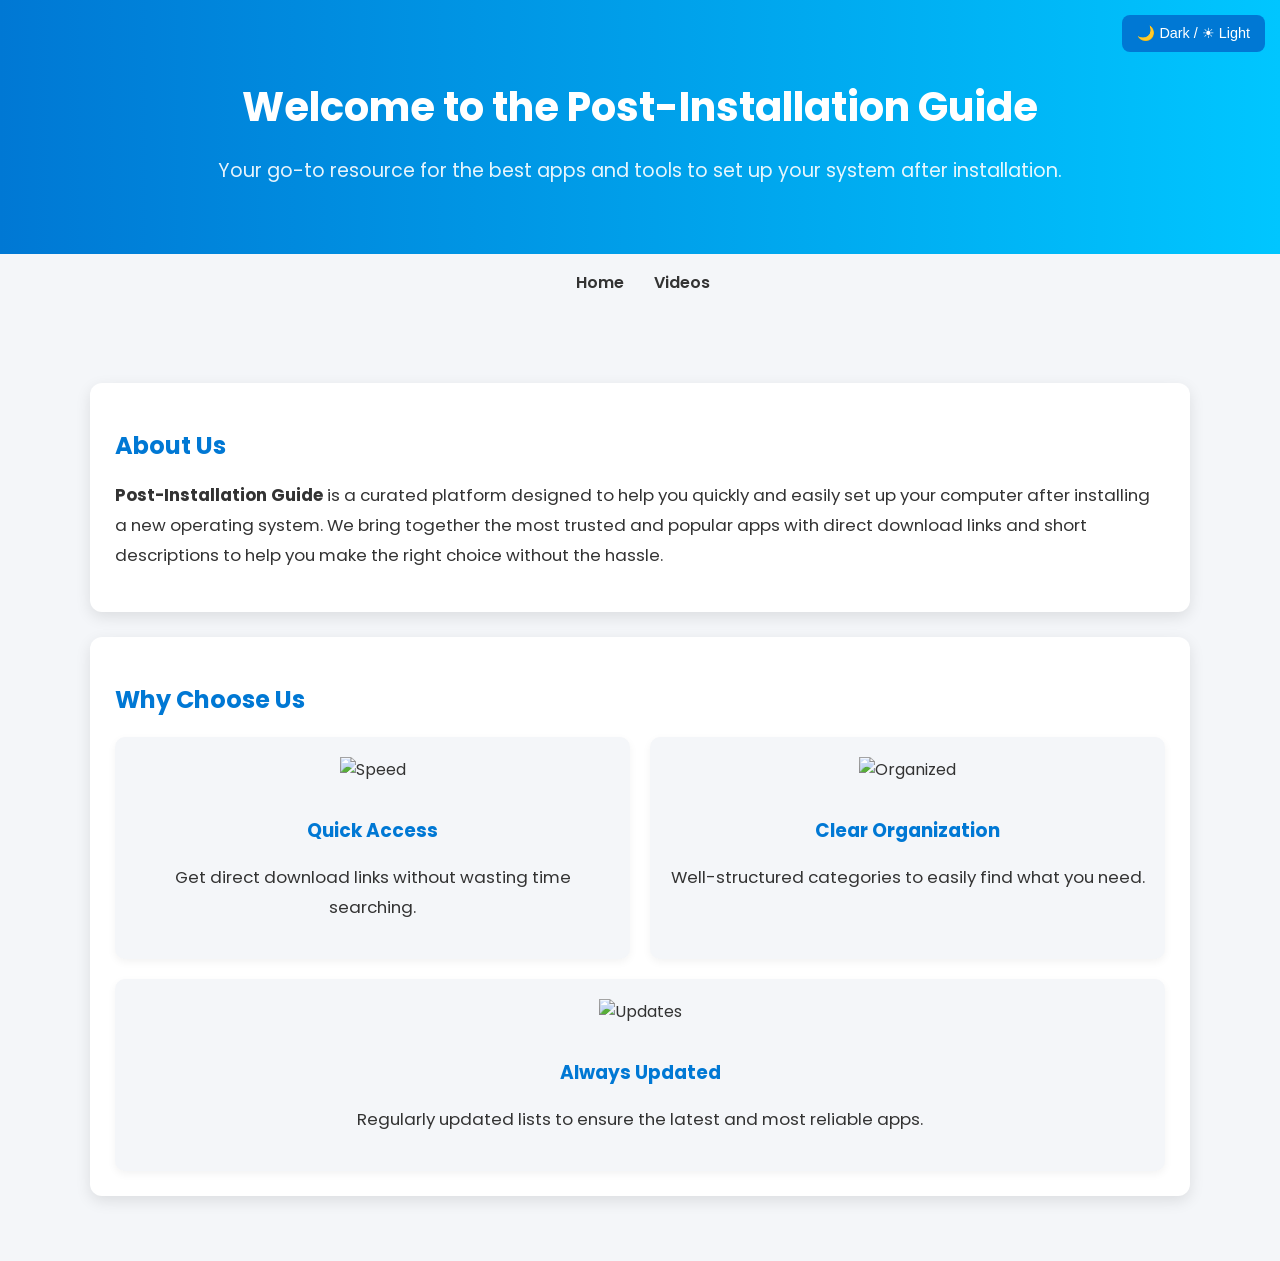
==== about.html.html @ 46546a28 "Add files via upload" ====
<!DOCTYPE html>
<html lang="en">

<head>
    <meta charset="UTF-8">
    <meta name="viewport" content="width=device-width, initial-scale=1.0">
    <meta name="description"
        content="Learn more about the Post-Installation Guide — your one-stop destination for the best apps and tools to set up your system after installation.">
    <title>About Us - Post-Installation Guide</title>
    <link href="https://fonts.googleapis.com/css2?family=Poppins:wght@400;600;700&display=swap" rel="stylesheet">
    <style>
        :root {
            --bg-color: #f4f6f9;
            --text-color: #333;
            --card-bg: #fff;
            --primary-color: #0078d4;
        }

        body.dark {
            --bg-color: #1e1e1e;
            --text-color: #ddd;
            --card-bg: #2b2b2b;
            --primary-color: #00a6ff;
        }

        body {
            font-family: 'Poppins', sans-serif;
            margin: 0;
            background-color: var(--bg-color);
            color: var(--text-color);
            transition: background 0.3s, color 0.3s;
        }

        .toggle-theme {
            position: fixed;
            top: 15px;
            right: 15px;
            background: var(--primary-color);
            color: #fff;
            border: none;
            padding: 10px 15px;
            border-radius: 8px;
            cursor: pointer;
            font-size: 0.9rem;
        }

        .hero {
            background: linear-gradient(to right, var(--primary-color), #00c6ff);
            color: white;
            text-align: center;
            padding: 50px 20px;
        }

        .hero h1 {
            font-size: 2.5rem;
            margin-bottom: 15px;
        }

        .hero p {
            font-size: 1.2rem;
            opacity: 0.9;
        }

        .container {
            max-width: 1100px;
            margin: auto;
            padding: 40px 20px;
        }

        .section {
            background: var(--card-bg);
            padding: 25px;
            border-radius: 12px;
            box-shadow: 0 5px 15px rgba(0, 0, 0, 0.1);
            margin-bottom: 25px;
            transition: background 0.3s, color 0.3s;
        }

        .section h2 {
            color: var(--primary-color);
            margin-bottom: 15px;
        }

        .section p {
            font-size: 1.05rem;
            line-height: 1.8;
        }

        .features {
            display: flex;
            gap: 20px;
            flex-wrap: wrap;
            margin-top: 20px;
        }

        .feature {
            flex: 1 1 calc(33% - 20px);
            background: var(--bg-color);
            padding: 20px;
            border-radius: 10px;
            text-align: center;
            box-shadow: 0 3px 8px rgba(0, 0, 0, 0.05);
            transition: background 0.3s, color 0.3s;
        }

        .feature img {
            width: 60px;
            margin-bottom: 15px;
        }

        .feature h3 {
            margin-bottom: 10px;
            color: var(--primary-color);
        }

        /* Navigation bar */
        .nav-bar {
            display: flex;
            justify-content: center;
            gap: 1.5rem;
            padding: 1rem;
            background: var(--card);
            box-shadow: var(--shadow);
            border-bottom: 1px solid var(--border);
            margin-bottom: 2rem;
        }

        .nav-link {
            font-weight: 600;
            text-decoration: none;
            color: var(--primary);
            display: flex;
            align-items: center;
            gap: 6px;
        }

        .nav-link:hover {
            color: var(--primary-dark);
        }

        .app-banner {
            background-color: var(--primary-color);
            color: white;
            padding: 12px 20px;
            font-size: 1rem;
            border-radius: 8px;
            margin: 10px 0;
            box-shadow: var(--box-shadow);
        }
    </style>
</head>

<body>

    <!-- Dark Mode Button -->
    <button class="toggle-theme" onclick="document.body.classList.toggle('dark')">
        🌙 Dark / ☀ Light
    </button>

    <!-- Hero Banner -->
    <div class="hero">
        <h1>Welcome to the Post-Installation Guide</h1>
        <p>Your go-to resource for the best apps and tools to set up your system after installation.</p>
    </div>


    <nav class="nav-bar">
        <a href="index.html" class="nav-link"><i class="fas fa-home"></i> Home</a>
        <a href="videos.html" class="nav-link"><i class="fas fa-video"></i> Videos</a>
    </nav>


    <!-- Content -->
    <div class="container">

        <div class="section">
            <h2>About Us</h2>
            <p>
                <strong>Post-Installation Guide</strong> is a curated platform designed to help you quickly and easily
                set up your computer after installing a new operating system.
                We bring together the most trusted and popular apps with direct download links and short descriptions to
                help you make the right choice without the hassle.
            </p>
        </div>

        <div class="section">
            <h2>Why Choose Us</h2>
            <div class="features">
                <div class="feature">
                    <img src="https://cdn-icons-png.flaticon.com/512/1041/1041916.png" alt="Speed">
                    <h3>Quick Access</h3>
                    <p>Get direct download links without wasting time searching.</p>
                </div>
                <div class="feature">
                    <img src="https://cdn-icons-png.flaticon.com/512/1828/1828640.png" alt="Organized">
                    <h3>Clear Organization</h3>
                    <p>Well-structured categories to easily find what you need.</p>
                </div>
                <div class="feature">
                    <img src="https://cdn-icons-png.flaticon.com/512/2920/2920340.png" alt="Updates">
                    <h3>Always Updated</h3>
                    <p>Regularly updated lists to ensure the latest and most reliable apps.</p>
                </div>
            </div>
        </div>

    </div>

</body>

</html>
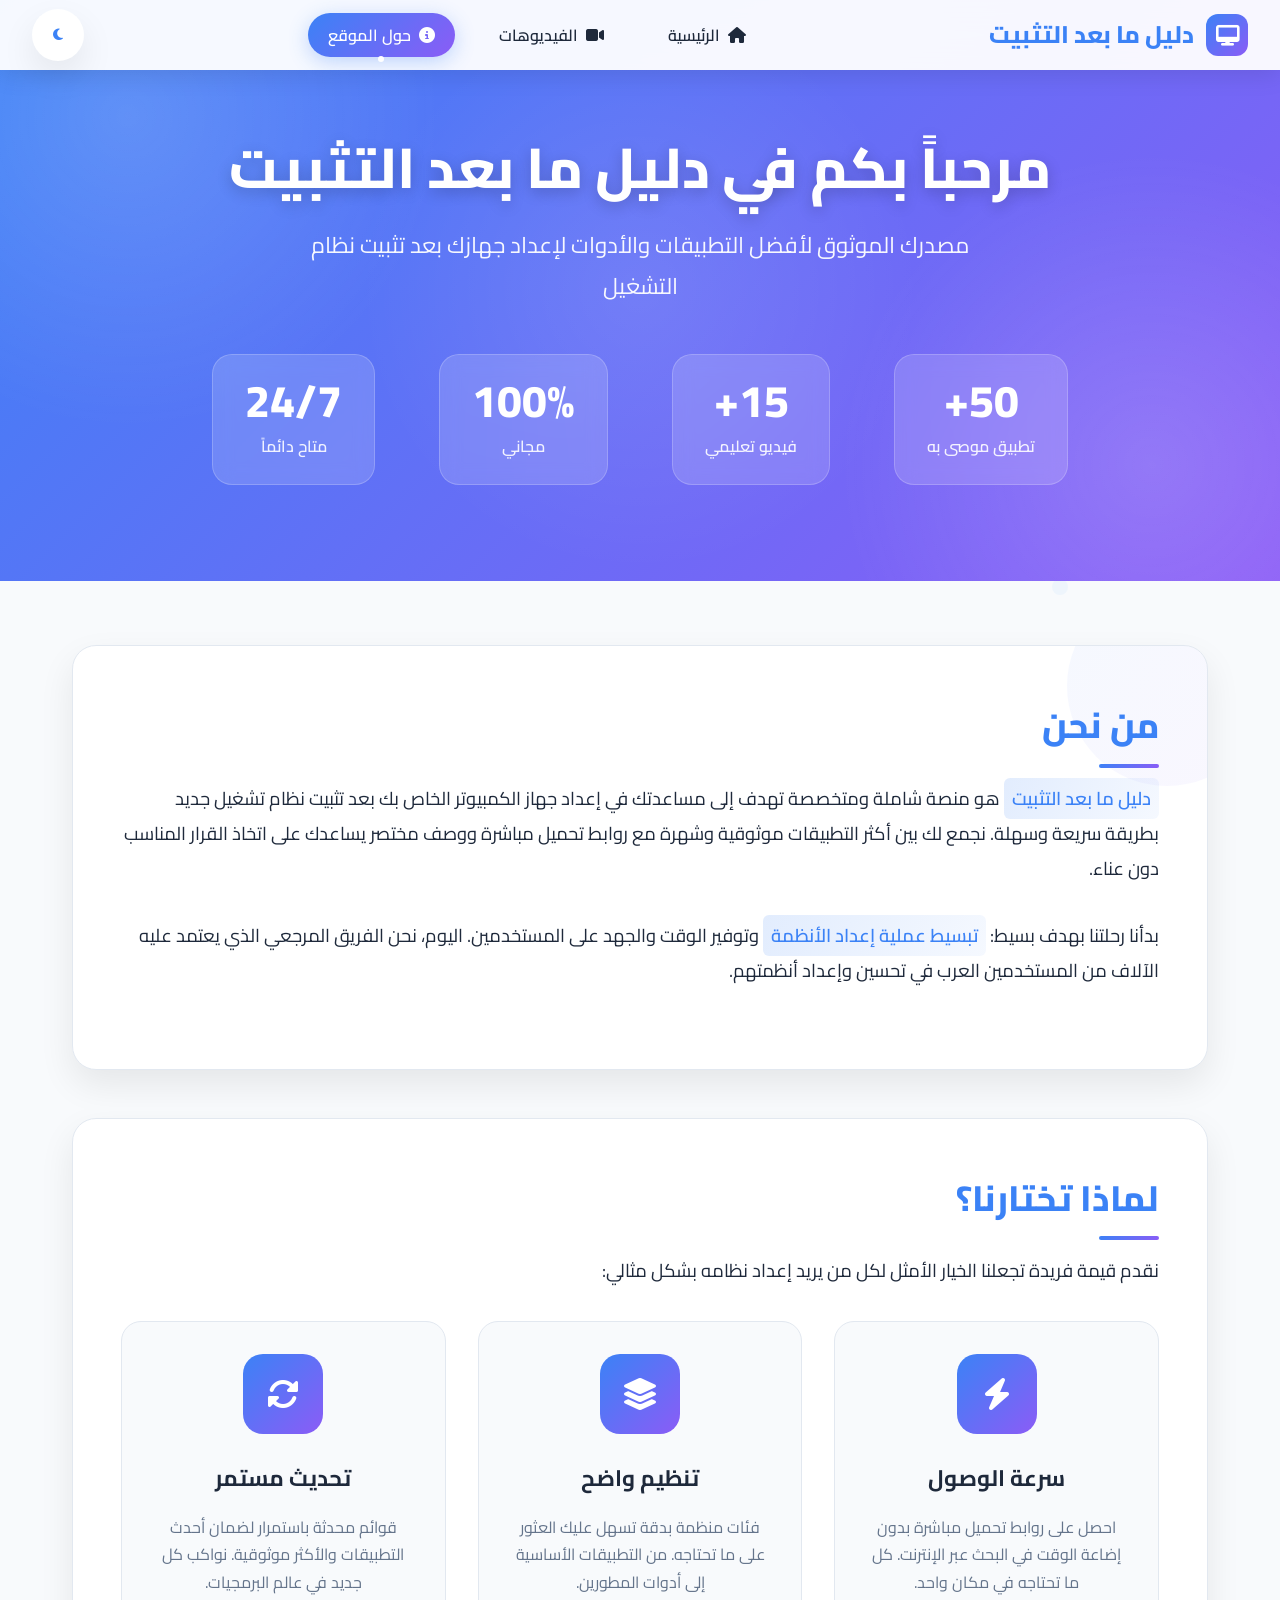
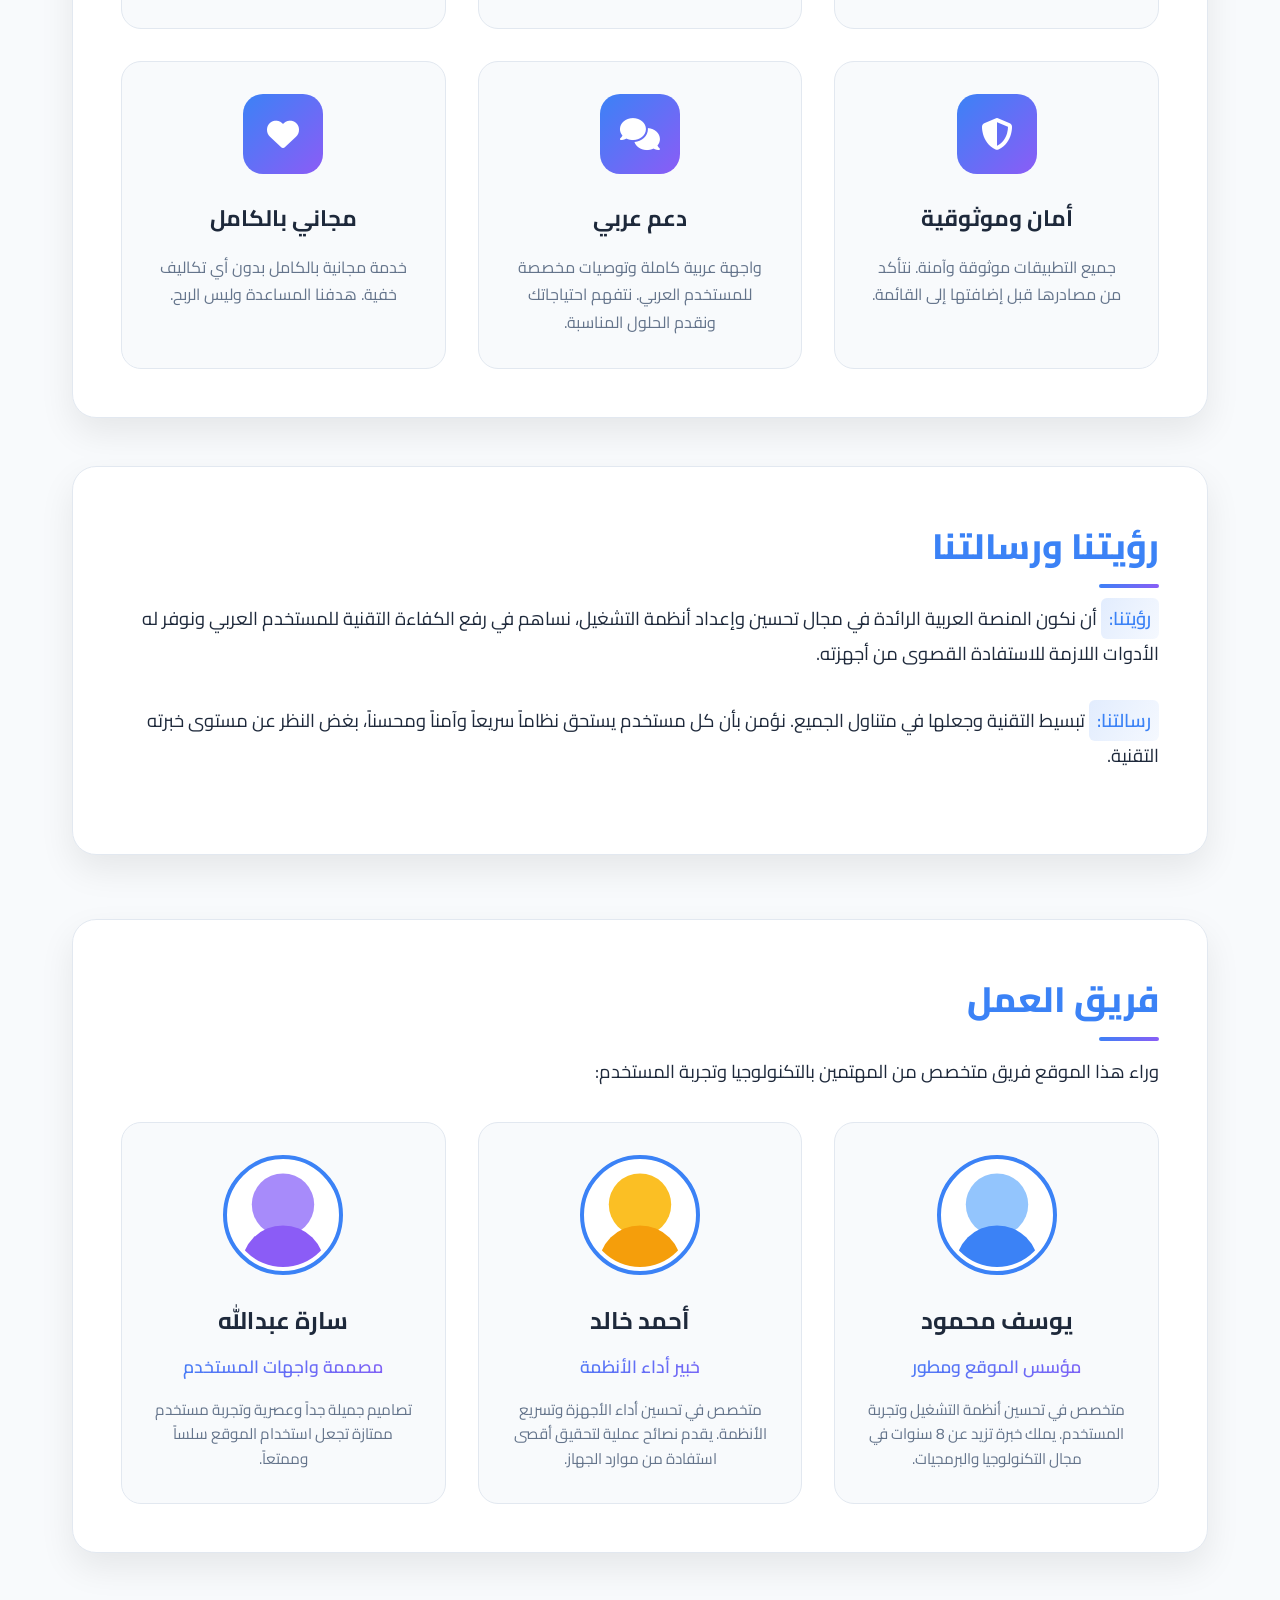
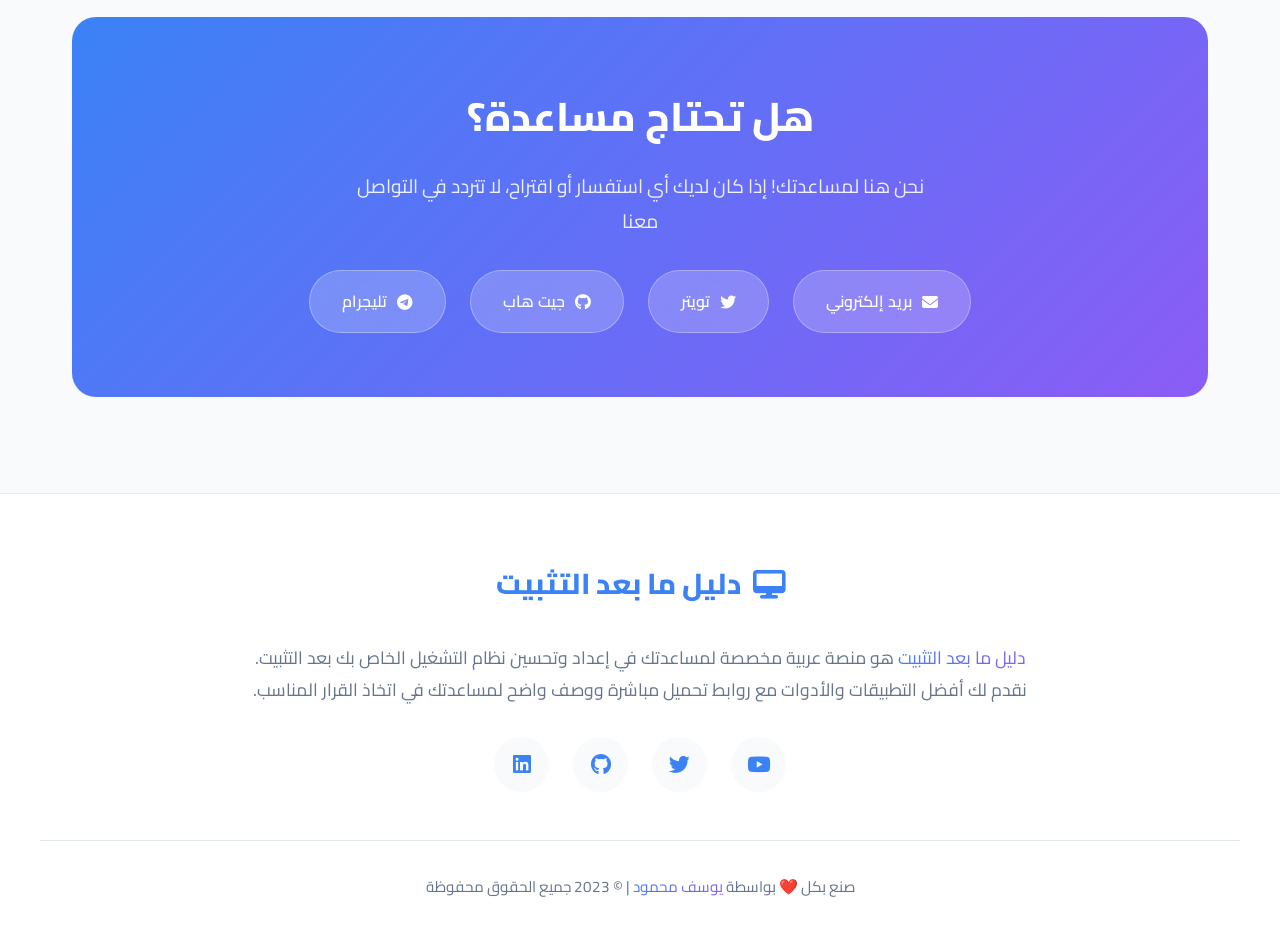
==== commit 2e366105: "Update about.html.html" ====
--- a/about.html.html
+++ b/about.html.html
@@ -1,211 +1,1093 @@
 <!DOCTYPE html>
-<html lang="en">
+<html lang="ar" dir="rtl">
 
 <head>
     <meta charset="UTF-8">
     <meta name="viewport" content="width=device-width, initial-scale=1.0">
     <meta name="description"
-        content="Learn more about the Post-Installation Guide — your one-stop destination for the best apps and tools to set up your system after installation.">
-    <title>About Us - Post-Installation Guide</title>
-    <link href="https://fonts.googleapis.com/css2?family=Poppins:wght@400;600;700&display=swap" rel="stylesheet">
+        content="تعرف على دليل ما بعد التثبيت - وجهتك الشاملة لأفضل التطبيقات والأدوات لإعداد نظامك بعد التثبيت.">
+    <title>حول الموقع - دليل ما بعد التثبيت</title>
+    <link rel="stylesheet" href="https://cdnjs.cloudflare.com/ajax/libs/font-awesome/6.4.0/css/all.min.css">
+    <link href="https://fonts.googleapis.com/css2?family=Cairo:wght@300;400;500;600;700;800&family=Tajawal:wght@300;400;500;700&display=swap" rel="stylesheet">
     <style>
         :root {
-            --bg-color: #f4f6f9;
-            --text-color: #333;
-            --card-bg: #fff;
-            --primary-color: #0078d4;
-        }
-
-        body.dark {
-            --bg-color: #1e1e1e;
-            --text-color: #ddd;
-            --card-bg: #2b2b2b;
-            --primary-color: #00a6ff;
+            --bg: #f8fafc;
+            --card: #ffffff;
+            --text: #1e293b;
+            --text-light: #64748b;
+            --primary: #3b82f6;
+            --primary-dark: #2563eb;
+            --primary-light: #93c5fd;
+            --secondary: #8b5cf6;
+            --accent: #ec4899;
+            --success: #10b981;
+            --warning: #f59e0b;
+            --border: #e2e8f0;
+            --radius: 24px;
+            --shadow: 0 15px 35px rgba(0, 0, 0, 0.08);
+            --shadow-hover: 0 25px 50px rgba(0, 0, 0, 0.12);
+            --gradient-primary: linear-gradient(135deg, var(--primary), var(--secondary));
+            --gradient-accent: linear-gradient(135deg, var(--accent), var(--warning));
+            --transition: all 0.5s cubic-bezier(0.175, 0.885, 0.32, 1.1);
+            --header-height: 70px;
+        }
+
+        body.dark-mode {
+            --bg: #0f172a;
+            --card: #1e293b;
+            --text: #f1f5f9;
+            --text-light: #94a3b8;
+            --primary: #60a5fa;
+            --primary-dark: #3b82f6;
+            --border: #334155;
+            --shadow: 0 15px 35px rgba(0, 0, 0, 0.25);
+            --shadow-hover: 0 25px 50px rgba(0, 0, 0, 0.35);
+        }
+
+        * {
+            margin: 0;
+            padding: 0;
+            box-sizing: border-box;
         }
 
         body {
-            font-family: 'Poppins', sans-serif;
-            margin: 0;
-            background-color: var(--bg-color);
-            color: var(--text-color);
-            transition: background 0.3s, color 0.3s;
-        }
-
-        .toggle-theme {
+            font-family: 'Cairo', 'Tajawal', sans-serif;
+            background: var(--bg);
+            color: var(--text);
+            line-height: 1.8;
+            transition: var(--transition);
+            direction: rtl;
+            overflow-x: hidden;
+            min-height: 100vh;
+        }
+
+        /* شريط التنقل */
+        .navbar {
             position: fixed;
-            top: 15px;
-            right: 15px;
-            background: var(--primary-color);
-            color: #fff;
+            top: 0;
+            width: 100%;
+            background: rgba(255, 255, 255, 0.95);
+            backdrop-filter: blur(15px);
+            z-index: 1000;
+            box-shadow: 0 5px 25px rgba(0, 0, 0, 0.1);
+            transition: var(--transition);
+            height: var(--header-height);
+            padding: 0 2rem;
+        }
+
+        .dark-mode .navbar {
+            background: rgba(30, 41, 59, 0.95);
+        }
+
+        .nav-container {
+            display: flex;
+            justify-content: space-between;
+            align-items: center;
+            max-width: 1400px;
+            margin: 0 auto;
+            height: 100%;
+        }
+
+        .logo {
+            display: flex;
+            align-items: center;
+            gap: 12px;
+            font-size: 1.5rem;
+            font-weight: 800;
+            color: var(--primary);
+            text-decoration: none;
+        }
+
+        .logo-icon {
+            width: 42px;
+            height: 42px;
+            background: var(--gradient-primary);
+            border-radius: 12px;
+            display: flex;
+            align-items: center;
+            justify-content: center;
+            color: white;
+            font-size: 1.3rem;
+            animation: pulse 2.5s infinite;
+        }
+
+        @keyframes pulse {
+            0%, 100% { transform: scale(1); }
+            50% { transform: scale(1.05); }
+        }
+
+        .nav-links {
+            display: flex;
+            gap: 1.5rem;
+            align-items: center;
+        }
+
+        .nav-link {
+            color: var(--text);
+            text-decoration: none;
+            font-weight: 600;
+            padding: 8px 20px;
+            border-radius: 50px;
+            transition: var(--transition);
+            position: relative;
+            display: flex;
+            align-items: center;
+            gap: 8px;
+        }
+
+        .nav-link:hover {
+            color: var(--primary);
+            background: rgba(59, 130, 246, 0.1);
+        }
+
+        .nav-link.active {
+            color: white;
+            background: var(--gradient-primary);
+            box-shadow: 0 5px 20px rgba(59, 130, 246, 0.3);
+        }
+
+        .nav-link.active::after {
+            content: '';
+            position: absolute;
+            bottom: -5px;
+            right: 50%;
+            transform: translateX(50%);
+            width: 6px;
+            height: 6px;
+            background: white;
+            border-radius: 50%;
+        }
+
+        .theme-toggle {
+            background: var(--card);
             border: none;
-            padding: 10px 15px;
-            border-radius: 8px;
+            width: 52px;
+            height: 52px;
+            border-radius: 50%;
+            display: flex;
+            align-items: center;
+            justify-content: center;
             cursor: pointer;
-            font-size: 0.9rem;
-        }
-
-        .hero {
-            background: linear-gradient(to right, var(--primary-color), #00c6ff);
+            color: var(--primary);
+            box-shadow: var(--shadow);
+            transition: var(--transition);
+        }
+
+        .theme-toggle:hover {
+            transform: rotate(20deg) scale(1.1);
+            box-shadow: var(--shadow-hover);
+        }
+
+        /* الهيدر الرئيسي */
+        .hero-section {
+            padding: calc(var(--header-height) + 4rem) 2rem 6rem;
+            text-align: center;
+            background: var(--gradient-primary);
             color: white;
+            position: relative;
+            overflow: hidden;
+            margin-bottom: 4rem;
+        }
+
+        .hero-bg {
+            position: absolute;
+            top: 0;
+            right: 0;
+            width: 100%;
+            height: 100%;
+            background-image: 
+                radial-gradient(circle at 10% 20%, rgba(255, 255, 255, 0.15) 0%, transparent 25%),
+                radial-gradient(circle at 90% 80%, rgba(255, 255, 255, 0.15) 0%, transparent 25%),
+                radial-gradient(circle at 50% 50%, rgba(255, 255, 255, 0.1) 0%, transparent 40%);
+            z-index: 0;
+        }
+
+        .hero-content {
+            position: relative;
+            z-index: 1;
+            max-width: 900px;
+            margin: 0 auto;
+        }
+
+        .hero-title {
+            font-size: 3.5rem;
+            font-weight: 800;
+            margin-bottom: 1.5rem;
+            line-height: 1.2;
+            text-shadow: 0 4px 15px rgba(0, 0, 0, 0.2);
+            animation: slideDown 1s ease-out;
+        }
+
+        @keyframes slideDown {
+            from {
+                opacity: 0;
+                transform: translateY(-40px);
+            }
+            to {
+                opacity: 1;
+                transform: translateY(0);
+            }
+        }
+
+        .hero-subtitle {
+            font-size: 1.4rem;
+            opacity: 0.95;
+            max-width: 700px;
+            margin: 0 auto 3rem;
+            animation: slideUp 1s ease-out 0.3s both;
+        }
+
+        .hero-stats {
+            display: flex;
+            justify-content: center;
+            gap: 4rem;
+            margin-top: 3rem;
+            flex-wrap: wrap;
+            animation: fadeIn 1s ease-out 0.6s both;
+        }
+
+        .stat-card {
             text-align: center;
-            padding: 50px 20px;
-        }
-
-        .hero h1 {
+            padding: 1.5rem 2rem;
+            background: rgba(255, 255, 255, 0.15);
+            border-radius: 20px;
+            backdrop-filter: blur(10px);
+            border: 1px solid rgba(255, 255, 255, 0.2);
+            min-width: 150px;
+            transition: var(--transition);
+        }
+
+        .stat-card:hover {
+            transform: translateY(-10px);
+            background: rgba(255, 255, 255, 0.25);
+        }
+
+        .stat-number {
+            font-size: 2.8rem;
+            font-weight: 800;
+            display: block;
+            line-height: 1;
+            margin-bottom: 0.5rem;
+        }
+
+        .stat-label {
+            font-size: 1rem;
+            opacity: 0.9;
+            font-weight: 600;
+        }
+
+        /* المحتوى الرئيسي */
+        .main-content {
+            max-width: 1200px;
+            margin: 0 auto 6rem;
+            padding: 0 2rem;
+        }
+
+        .content-section {
+            background: var(--card);
+            padding: 3rem;
+            border-radius: var(--radius);
+            box-shadow: var(--shadow);
+            margin-bottom: 3rem;
+            border: 1px solid var(--border);
+            position: relative;
+            overflow: hidden;
+            transition: var(--transition);
+            opacity: 0;
+            transform: translateY(40px);
+        }
+
+        .content-section.visible {
+            opacity: 1;
+            transform: translateY(0);
+        }
+
+        .section-decor {
+            position: absolute;
+            top: 0;
+            right: 0;
+            width: 200px;
+            height: 200px;
+            background: var(--gradient-primary);
+            opacity: 0.05;
+            border-radius: 50%;
+            transform: translate(30%, -30%);
+        }
+
+        .section-title {
+            color: var(--primary);
+            font-size: 2.2rem;
+            font-weight: 800;
+            margin-bottom: 1.5rem;
+            position: relative;
+            display: inline-block;
+        }
+
+        .section-title::after {
+            content: '';
+            position: absolute;
+            bottom: -10px;
+            right: 0;
+            width: 60px;
+            height: 4px;
+            background: var(--gradient-primary);
+            border-radius: 2px;
+        }
+
+        .section-text {
+            font-size: 1.15rem;
+            line-height: 1.9;
+            color: var(--text);
+            margin-bottom: 2rem;
+        }
+
+        .highlight {
+            background: linear-gradient(120deg, rgba(59, 130, 246, 0.15) 0%, rgba(59, 130, 246, 0.05) 100%);
+            padding: 0.2rem 0.5rem;
+            border-radius: 6px;
+            font-weight: 600;
+            color: var(--primary);
+        }
+
+        /* مميزات */
+        .features-grid {
+            display: grid;
+            grid-template-columns: repeat(auto-fit, minmax(300px, 1fr));
+            gap: 2rem;
+            margin-top: 2rem;
+        }
+
+        .feature-card {
+            background: var(--bg);
+            padding: 2rem;
+            border-radius: 20px;
+            border: 1px solid var(--border);
+            transition: var(--transition);
+            text-align: center;
+            position: relative;
+            overflow: hidden;
+        }
+
+        .feature-card:hover {
+            transform: translateY(-10px) scale(1.02);
+            box-shadow: var(--shadow-hover);
+            border-color: var(--primary);
+        }
+
+        .feature-icon {
+            width: 80px;
+            height: 80px;
+            background: var(--gradient-primary);
+            border-radius: 20px;
+            display: flex;
+            align-items: center;
+            justify-content: center;
+            margin: 0 auto 1.5rem;
+            color: white;
+            font-size: 2rem;
+            transition: var(--transition);
+        }
+
+        .feature-card:hover .feature-icon {
+            transform: rotate(10deg) scale(1.1);
+        }
+
+        .feature-title {
+            font-size: 1.4rem;
+            font-weight: 700;
+            color: var(--text);
+            margin-bottom: 1rem;
+        }
+
+        .feature-description {
+            color: var(--text-light);
+            font-size: 1rem;
+            line-height: 1.7;
+        }
+
+        /* فريق العمل */
+        .team-section {
+            margin-top: 4rem;
+        }
+
+        .team-grid {
+            display: grid;
+            grid-template-columns: repeat(auto-fit, minmax(280px, 1fr));
+            gap: 2rem;
+            margin-top: 2rem;
+        }
+
+        .team-member {
+            background: var(--bg);
+            padding: 2rem;
+            border-radius: 20px;
+            text-align: center;
+            border: 1px solid var(--border);
+            transition: var(--transition);
+            position: relative;
+            overflow: hidden;
+        }
+
+        .team-member:hover {
+            transform: translateY(-8px);
+            box-shadow: var(--shadow-hover);
+        }
+
+        .member-avatar {
+            width: 120px;
+            height: 120px;
+            border-radius: 50%;
+            margin: 0 auto 1.5rem;
+            border: 4px solid var(--primary);
+            padding: 4px;
+            background: var(--card);
+            position: relative;
+            overflow: hidden;
+        }
+
+        .member-avatar img {
+            width: 100%;
+            height: 100%;
+            border-radius: 50%;
+            object-fit: cover;
+        }
+
+        .member-name {
+            font-size: 1.5rem;
+            font-weight: 700;
+            color: var(--text);
+            margin-bottom: 0.5rem;
+        }
+
+        .member-role {
+            color: var(--primary);
+            font-weight: 600;
+            margin-bottom: 1rem;
+            font-size: 1.1rem;
+        }
+
+        .member-bio {
+            color: var(--text-light);
+            font-size: 0.95rem;
+            line-height: 1.6;
+        }
+
+        /* اتصل بنا */
+        .contact-section {
+            background: var(--gradient-primary);
+            padding: 4rem 2rem;
+            border-radius: var(--radius);
+            text-align: center;
+            color: white;
+            margin-top: 4rem;
+        }
+
+        .contact-title {
             font-size: 2.5rem;
-            margin-bottom: 15px;
-        }
-
-        .hero p {
+            font-weight: 800;
+            margin-bottom: 1rem;
+        }
+
+        .contact-subtitle {
             font-size: 1.2rem;
             opacity: 0.9;
-        }
-
-        .container {
-            max-width: 1100px;
-            margin: auto;
-            padding: 40px 20px;
-        }
-
-        .section {
-            background: var(--card-bg);
-            padding: 25px;
-            border-radius: 12px;
-            box-shadow: 0 5px 15px rgba(0, 0, 0, 0.1);
-            margin-bottom: 25px;
-            transition: background 0.3s, color 0.3s;
-        }
-
-        .section h2 {
-            color: var(--primary-color);
-            margin-bottom: 15px;
-        }
-
-        .section p {
-            font-size: 1.05rem;
-            line-height: 1.8;
-        }
-
-        .features {
-            display: flex;
-            gap: 20px;
-            flex-wrap: wrap;
-            margin-top: 20px;
-        }
-
-        .feature {
-            flex: 1 1 calc(33% - 20px);
-            background: var(--bg-color);
-            padding: 20px;
-            border-radius: 10px;
-            text-align: center;
-            box-shadow: 0 3px 8px rgba(0, 0, 0, 0.05);
-            transition: background 0.3s, color 0.3s;
-        }
-
-        .feature img {
-            width: 60px;
-            margin-bottom: 15px;
-        }
-
-        .feature h3 {
-            margin-bottom: 10px;
-            color: var(--primary-color);
-        }
-
-        /* Navigation bar */
-        .nav-bar {
+            margin-bottom: 2rem;
+            max-width: 600px;
+            margin-right: auto;
+            margin-left: auto;
+        }
+
+        .contact-links {
             display: flex;
             justify-content: center;
             gap: 1.5rem;
-            padding: 1rem;
+            margin-top: 2rem;
+            flex-wrap: wrap;
+        }
+
+        .contact-link {
+            background: rgba(255, 255, 255, 0.2);
+            color: white;
+            padding: 1rem 2rem;
+            border-radius: 50px;
+            text-decoration: none;
+            font-weight: 600;
+            display: flex;
+            align-items: center;
+            gap: 10px;
+            transition: var(--transition);
+            backdrop-filter: blur(10px);
+            border: 1px solid rgba(255, 255, 255, 0.3);
+        }
+
+        .contact-link:hover {
+            background: rgba(255, 255, 255, 0.3);
+            transform: translateY(-3px);
+            box-shadow: 0 10px 25px rgba(0, 0, 0, 0.2);
+        }
+
+        /* الفوتر */
+        footer {
             background: var(--card);
+            padding: 4rem 2rem 2rem;
+            border-top: 1px solid var(--border);
+            margin-top: 4rem;
+        }
+
+        .footer-content {
+            max-width: 1200px;
+            margin: 0 auto;
+            text-align: center;
+        }
+
+        .footer-logo {
+            font-size: 1.8rem;
+            font-weight: 800;
+            color: var(--primary);
+            display: inline-flex;
+            align-items: center;
+            gap: 12px;
+            margin-bottom: 2rem;
+            text-decoration: none;
+        }
+
+        .footer-text {
+            color: var(--text-light);
+            margin-bottom: 2rem;
+            font-size: 1.1rem;
+            max-width: 800px;
+            margin-right: auto;
+            margin-left: auto;
+            line-height: 1.8;
+        }
+
+        .social-links {
+            display: flex;
+            justify-content: center;
+            gap: 1.5rem;
+            margin-bottom: 3rem;
+        }
+
+        .social-link {
+            width: 55px;
+            height: 55px;
+            border-radius: 50%;
+            background: var(--bg);
+            color: var(--primary);
+            display: flex;
+            align-items: center;
+            justify-content: center;
+            text-decoration: none;
+            transition: var(--transition);
+            font-size: 1.3rem;
+        }
+
+        .social-link:hover {
+            background: var(--primary);
+            color: white;
+            transform: translateY(-5px) scale(1.1);
+            box-shadow: 0 10px 25px rgba(59, 130, 246, 0.3);
+        }
+
+        .copyright {
+            color: var(--text-light);
+            font-size: 0.95rem;
+            padding-top: 2rem;
+            border-top: 1px solid var(--border);
+        }
+
+        /* مؤشر الوضع */
+        .mode-indicator {
+            position: fixed;
+            bottom: 2rem;
+            left: 2rem;
+            background: var(--gradient-primary);
+            color: white;
+            padding: 0.8rem 1.5rem;
+            border-radius: 50px;
+            font-size: 0.9rem;
             box-shadow: var(--shadow);
-            border-bottom: 1px solid var(--border);
-            margin-bottom: 2rem;
-        }
-
-        .nav-link {
-            font-weight: 600;
-            text-decoration: none;
-            color: var(--primary);
             display: flex;
             align-items: center;
-            gap: 6px;
-        }
-
-        .nav-link:hover {
-            color: var(--primary-dark);
-        }
-
-        .app-banner {
-            background-color: var(--primary-color);
-            color: white;
-            padding: 12px 20px;
-            font-size: 1rem;
-            border-radius: 8px;
-            margin: 10px 0;
-            box-shadow: var(--box-shadow);
+            gap: 8px;
+            z-index: 100;
+            opacity: 0;
+            transform: translateY(20px);
+            transition: var(--transition);
+        }
+
+        .mode-indicator.show {
+            opacity: 1;
+            transform: translateY(0);
+        }
+
+        /* نص متدرج */
+        .text-gradient {
+            background: var(--gradient-primary);
+            -webkit-background-clip: text;
+            -webkit-text-fill-color: transparent;
+            background-clip: text;
+        }
+
+        /* تصميم متجاوب */
+        @media (max-width: 1024px) {
+            .hero-title { font-size: 2.8rem; }
+            .features-grid { grid-template-columns: repeat(2, 1fr); }
+            .team-grid { grid-template-columns: repeat(2, 1fr); }
+        }
+
+        @media (max-width: 768px) {
+            .navbar { padding: 0 1rem; }
+            .nav-links { display: none; }
+            .hero-section { padding: calc(var(--header-height) + 3rem) 1rem 4rem; }
+            .hero-title { font-size: 2.2rem; }
+            .hero-stats { gap: 1.5rem; }
+            .stat-card { min-width: 120px; padding: 1rem 1.5rem; }
+            .main-content { padding: 0 1rem; }
+            .content-section { padding: 2rem; }
+            .features-grid { grid-template-columns: 1fr; }
+            .team-grid { grid-template-columns: 1fr; }
+            .contact-links { flex-direction: column; align-items: center; }
+            .contact-link { width: 100%; max-width: 300px; justify-content: center; }
+            .mode-indicator { left: 1rem; bottom: 1rem; }
+        }
+
+        @media (max-width: 480px) {
+            .hero-title { font-size: 1.8rem; }
+            .hero-subtitle { font-size: 1.1rem; }
+            .section-title { font-size: 1.8rem; }
+            .stat-number { font-size: 2.2rem; }
+        }
+
+        /* جسيمات خلفية */
+        .floating-particles {
+            position: fixed;
+            top: 0;
+            right: 0;
+            width: 100%;
+            height: 100%;
+            pointer-events: none;
+            z-index: -1;
+        }
+
+        .particle {
+            position: absolute;
+            background: var(--primary-light);
+            border-radius: 50%;
+            opacity: 0.1;
+            animation: float-particle 25s infinite linear;
+        }
+
+        @keyframes float-particle {
+            0% { transform: translateY(100vh) rotate(0deg); }
+            100% { transform: translateY(-100vh) rotate(360deg); }
         }
     </style>
 </head>
 
-<body>
-
-    <!-- Dark Mode Button -->
-    <button class="toggle-theme" onclick="document.body.classList.toggle('dark')">
-        🌙 Dark / ☀ Light
-    </button>
-
-    <!-- Hero Banner -->
-    <div class="hero">
-        <h1>Welcome to the Post-Installation Guide</h1>
-        <p>Your go-to resource for the best apps and tools to set up your system after installation.</p>
-    </div>
-
-
-    <nav class="nav-bar">
-        <a href="index.html" class="nav-link"><i class="fas fa-home"></i> Home</a>
-        <a href="videos.html" class="nav-link"><i class="fas fa-video"></i> Videos</a>
+<body class="light-mode">
+    <!-- الجسيمات العائمة -->
+    <div class="floating-particles" id="particles-container"></div>
+
+    <!-- شريط التنقل -->
+    <nav class="navbar">
+        <div class="nav-container">
+            <a href="index.html" class="logo">
+                <div class="logo-icon">
+                    <i class="fas fa-desktop"></i>
+                </div>
+                دليل ما بعد التثبيت
+            </a>
+            
+            <div class="nav-links">
+                <a href="index.html" class="nav-link">
+                    <i class="fas fa-home"></i> الرئيسية
+                </a>
+                <a href="videos.html" class="nav-link">
+                    <i class="fas fa-video"></i> الفيديوهات
+                </a>
+                <a href="about.html" class="nav-link active">
+                    <i class="fas fa-info-circle"></i> حول الموقع
+                </a>
+            </div>
+            
+            <button class="theme-toggle" id="theme-toggle">
+                <i class="fas fa-moon"></i>
+            </button>
+        </div>
     </nav>
 
-
-    <!-- Content -->
-    <div class="container">
-
-        <div class="section">
-            <h2>About Us</h2>
-            <p>
-                <strong>Post-Installation Guide</strong> is a curated platform designed to help you quickly and easily
-                set up your computer after installing a new operating system.
-                We bring together the most trusted and popular apps with direct download links and short descriptions to
-                help you make the right choice without the hassle.
+    <!-- الهيدر الرئيسي -->
+    <section class="hero-section">
+        <div class="hero-bg"></div>
+        <div class="hero-content">
+            <h1 class="hero-title">مرحباً بكم في دليل ما بعد التثبيت</h1>
+            <p class="hero-subtitle">
+                مصدرك الموثوق لأفضل التطبيقات والأدوات لإعداد جهازك بعد تثبيت نظام التشغيل
+            </p>
+            
+            <div class="hero-stats">
+                <div class="stat-card">
+                    <span class="stat-number">50+</span>
+                    <span class="stat-label">تطبيق موصى به</span>
+                </div>
+                <div class="stat-card">
+                    <span class="stat-number">15+</span>
+                    <span class="stat-label">فيديو تعليمي</span>
+                </div>
+                <div class="stat-card">
+                    <span class="stat-number">100%</span>
+                    <span class="stat-label">مجاني</span>
+                </div>
+                <div class="stat-card">
+                    <span class="stat-number">24/7</span>
+                    <span class="stat-label">متاح دائماً</span>
+                </div>
+            </div>
+        </div>
+    </section>
+
+    <!-- المحتوى الرئيسي -->
+    <main class="main-content">
+        <!-- قسم من نحن -->
+        <section class="content-section fade-in">
+            <div class="section-decor"></div>
+            <h2 class="section-title">من نحن</h2>
+            <p class="section-text">
+                <span class="highlight">دليل ما بعد التثبيت</span> هو منصة شاملة ومتخصصة تهدف إلى مساعدتك في إعداد جهاز الكمبيوتر الخاص بك بعد تثبيت نظام تشغيل جديد بطريقة سريعة وسهلة.
+                نجمع لك بين أكثر التطبيقات موثوقية وشهرة مع روابط تحميل مباشرة ووصف مختصر يساعدك على اتخاذ القرار المناسب دون عناء.
+            </p>
+            <p class="section-text">
+                بدأنا رحلتنا بهدف بسيط: <span class="highlight">تبسيط عملية إعداد الأنظمة</span> وتوفير الوقت والجهد على المستخدمين. اليوم، نحن الفريق المرجعي الذي يعتمد عليه الآلاف من المستخدمين العرب في تحسين وإعداد أنظمتهم.
+            </p>
+        </section>
+
+        <!-- قسم لماذا نختارنا -->
+        <section class="content-section fade-in">
+            <h2 class="section-title">لماذا تختارنا؟</h2>
+            <p class="section-text">
+                نقدم قيمة فريدة تجعلنا الخيار الأمثل لكل من يريد إعداد نظامه بشكل مثالي:
+            </p>
+            
+            <div class="features-grid">
+                <div class="feature-card">
+                    <div class="feature-icon">
+                        <i class="fas fa-bolt"></i>
+                    </div>
+                    <h3 class="feature-title">سرعة الوصول</h3>
+                    <p class="feature-description">
+                        احصل على روابط تحميل مباشرة بدون إضاعة الوقت في البحث عبر الإنترنت. كل ما تحتاجه في مكان واحد.
+                    </p>
+                </div>
+                
+                <div class="feature-card">
+                    <div class="feature-icon">
+                        <i class="fas fa-layer-group"></i>
+                    </div>
+                    <h3 class="feature-title">تنظيم واضح</h3>
+                    <p class="feature-description">
+                        فئات منظمة بدقة تسهل عليك العثور على ما تحتاجه. من التطبيقات الأساسية إلى أدوات المطورين.
+                    </p>
+                </div>
+                
+                <div class="feature-card">
+                    <div class="feature-icon">
+                        <i class="fas fa-sync-alt"></i>
+                    </div>
+                    <h3 class="feature-title">تحديث مستمر</h3>
+                    <p class="feature-description">
+                        قوائم محدثة باستمرار لضمان أحدث التطبيقات والأكثر موثوقية. نواكب كل جديد في عالم البرمجيات.
+                    </p>
+                </div>
+                
+                <div class="feature-card">
+                    <div class="feature-icon">
+                        <i class="fas fa-shield-alt"></i>
+                    </div>
+                    <h3 class="feature-title">أمان وموثوقية</h3>
+                    <p class="feature-description">
+                        جميع التطبيقات موثوقة وآمنة. نتأكد من مصادرها قبل إضافتها إلى القائمة.
+                    </p>
+                </div>
+                
+                <div class="feature-card">
+                    <div class="feature-icon">
+                        <i class="fas fa-comments"></i>
+                    </div>
+                    <h3 class="feature-title">دعم عربي</h3>
+                    <p class="feature-description">
+                        واجهة عربية كاملة وتوصيات مخصصة للمستخدم العربي. نتفهم احتياجاتك ونقدم الحلول المناسبة.
+                    </p>
+                </div>
+                
+                <div class="feature-card">
+                    <div class="feature-icon">
+                        <i class="fas fa-heart"></i>
+                    </div>
+                    <h3 class="feature-title">مجاني بالكامل</h3>
+                    <p class="feature-description">
+                        خدمة مجانية بالكامل بدون أي تكاليف خفية. هدفنا المساعدة وليس الربح.
+                    </p>
+                </div>
+            </div>
+        </section>
+
+        <!-- قسم رؤيتنا ورسالتنا -->
+        <section class="content-section fade-in">
+            <h2 class="section-title">رؤيتنا ورسالتنا</h2>
+            <p class="section-text">
+                <span class="highlight">رؤيتنا:</span> أن نكون المنصة العربية الرائدة في مجال تحسين وإعداد أنظمة التشغيل، نساهم في رفع الكفاءة التقنية للمستخدم العربي ونوفر له الأدوات اللازمة للاستفادة القصوى من أجهزته.
+            </p>
+            <p class="section-text">
+                <span class="highlight">رسالتنا:</span> تبسيط التقنية وجعلها في متناول الجميع. نؤمن بأن كل مستخدم يستحق نظاماً سريعاً وآمناً ومحسناً، بغض النظر عن مستوى خبرته التقنية.
+            </p>
+        </section>
+
+        <!-- قسم فريق العمل -->
+        <section class="content-section fade-in team-section">
+            <h2 class="section-title">فريق العمل</h2>
+            <p class="section-text">
+                وراء هذا الموقع فريق متخصص من المهتمين بالتكنولوجيا وتجربة المستخدم:
+            </p>
+            
+            <div class="team-grid">
+                <div class="team-member">
+                    <div class="member-avatar">
+                        <img src="data:image/svg+xml,%3Csvg xmlns='http://www.w3.org/2000/svg' viewBox='0 0 100 100'%3E%3Ccircle cx='50' cy='40' r='30' fill='%2393c5fd'/%3E%3Ccircle cx='50' cy='100' r='40' fill='%233b82f6'/%3E%3C/svg%3E" alt="يوسف محمود">
+                    </div>
+                    <h3 class="member-name">يوسف محمود</h3>
+                    <p class="member-role text-gradient">مؤسس الموقع ومطور</p>
+                    <p class="member-bio">
+                        متخصص في تحسين أنظمة التشغيل وتجربة المستخدم. يملك خبرة تزيد عن 8 سنوات في مجال التكنولوجيا والبرمجيات.
+                    </p>
+                </div>
+                
+                <div class="team-member">
+                    <div class="member-avatar">
+                        <img src="data:image/svg+xml,%3Csvg xmlns='http://www.w3.org/2000/svg' viewBox='0 0 100 100'%3E%3Ccircle cx='50' cy='40' r='30' fill='%23fbbf24'/%3E%3Ccircle cx='50' cy='100' r='40' fill='%23f59e0b'/%3E%3C/svg%3E" alt="أحمد خالد">
+                    </div>
+                    <h3 class="member-name">أحمد خالد</h3>
+                    <p class="member-role text-gradient">خبير أداء الأنظمة</p>
+                    <p class="member-bio">
+                        متخصص في تحسين أداء الأجهزة وتسريع الأنظمة. يقدم نصائح عملية لتحقيق أقصى استفادة من موارد الجهاز.
+                    </p>
+                </div>
+                
+                <div class="team-member">
+                    <div class="member-avatar">
+                        <img src="data:image/svg+xml,%3Csvg xmlns='http://www.w3.org/2000/svg' viewBox='0 0 100 100'%3E%3Ccircle cx='50' cy='40' r='30' fill='%23a78bfa'/%3E%3Ccircle cx='50' cy='100' r='40' fill='%238b5cf6'/%3E%3C/svg%3E" alt="سارة عبدالله">
+                    </div>
+                    <h3 class="member-name">سارة عبدالله</h3>
+                    <p class="member-role text-gradient">مصممة واجهات المستخدم</p>
+                    <p class="member-bio">
+                    تصاميم جميلة جداً وعصرية وتجربة مستخدم ممتازة تجعل استخدام الموقع سلساً وممتعاً.
+                    </p>
+                </div>
+            </div>
+        </section>
+
+        <!-- قسم اتصل بنا -->
+        <section class="contact-section fade-in">
+            <h2 class="contact-title">هل تحتاج مساعدة؟</h2>
+            <p class="contact-subtitle">
+                نحن هنا لمساعدتك! إذا كان لديك أي استفسار أو اقتراح، لا تتردد في التواصل معنا
+            </p>
+            
+            <div class="contact-links">
+                <a href="mailto:support@postinstallguide.com" class="contact-link">
+                    <i class="fas fa-envelope"></i> بريد إلكتروني
+                </a>
+                <a href="https://twitter.com/PostInstallGuide" class="contact-link">
+                    <i class="fab fa-twitter"></i> تويتر
+                </a>
+                <a href="https://github.com/PostInstallGuide" class="contact-link">
+                    <i class="fab fa-github"></i> جيت هاب
+                </a>
+                <a href="https://t.me/PostInstallGuide" class="contact-link">
+                    <i class="fab fa-telegram"></i> تليجرام
+                </a>
+            </div>
+        </section>
+    </main>
+
+    <!-- الفوتر -->
+    <footer>
+        <div class="footer-content">
+            <a href="index.html" class="footer-logo">
+                <i class="fas fa-desktop"></i> دليل ما بعد التثبيت
+            </a>
+            
+            <p class="footer-text">
+                <span class="text-gradient">دليل ما بعد التثبيت</span> هو منصة عربية مخصصة لمساعدتك في إعداد وتحسين نظام التشغيل الخاص بك بعد التثبيت. 
+                نقدم لك أفضل التطبيقات والأدوات مع روابط تحميل مباشرة ووصف واضح لمساعدتك في اتخاذ القرار المناسب.
+            </p>
+            
+            <div class="social-links">
+                <a href="#" class="social-link">
+                    <i class="fab fa-youtube"></i>
+                </a>
+                <a href="#" class="social-link">
+                    <i class="fab fa-twitter"></i>
+                </a>
+                <a href="#" class="social-link">
+                    <i class="fab fa-github"></i>
+                </a>
+                <a href="#" class="social-link">
+                    <i class="fab fa-linkedin"></i>
+                </a>
+            </div>
+            
+            <p class="copyright">
+                صنع بكل ❤️ بواسطة <span class="text-gradient">يوسف محمود</span> | © 2023 جميع الحقوق محفوظة
             </p>
         </div>
-
-        <div class="section">
-            <h2>Why Choose Us</h2>
-            <div class="features">
-                <div class="feature">
-                    <img src="https://cdn-icons-png.flaticon.com/512/1041/1041916.png" alt="Speed">
-                    <h3>Quick Access</h3>
-                    <p>Get direct download links without wasting time searching.</p>
-                </div>
-                <div class="feature">
-                    <img src="https://cdn-icons-png.flaticon.com/512/1828/1828640.png" alt="Organized">
-                    <h3>Clear Organization</h3>
-                    <p>Well-structured categories to easily find what you need.</p>
-                </div>
-                <div class="feature">
-                    <img src="https://cdn-icons-png.flaticon.com/512/2920/2920340.png" alt="Updates">
-                    <h3>Always Updated</h3>
-                    <p>Regularly updated lists to ensure the latest and most reliable apps.</p>
-                </div>
-            </div>
-        </div>
-
+    </footer>
+
+    <!-- مؤشر الوضع -->
+    <div class="mode-indicator" id="mode-indicator">
+        <i class="fas fa-sun"></i> الوضع النهاري
     </div>
 
+    <script>
+        // إنشاء جسيمات عائمة
+        function createParticles() {
+            const container = document.getElementById('particles-container');
+            const particleCount = 20;
+            
+            for (let i = 0; i < particleCount; i++) {
+                const particle = document.createElement('div');
+                particle.className = 'particle';
+                
+                const size = Math.random() * 25 + 8;
+                particle.style.width = `${size}px`;
+                particle.style.height = `${size}px`;
+                
+                particle.style.right = `${Math.random() * 100}%`;
+                particle.style.top = `${Math.random() * 100}%`;
+                
+                particle.style.animationDelay = `${Math.random() * 20}s`;
+                particle.style.animationDuration = `${Math.random() * 15 + 20}s`;
+                
+                particle.style.opacity = Math.random() * 0.12 + 0.03;
+                
+                container.appendChild(particle);
+            }
+        }
+
+        // إعداد وضع الظلام
+        function setupDarkMode() {
+            const themeToggle = document.getElementById('theme-toggle');
+            const icon = themeToggle.querySelector('i');
+            const modeIndicator = document.getElementById('mode-indicator');
+            const modeIcon = modeIndicator.querySelector('i');
+            
+            // التحقق من التفضيلات المحفوظة
+            const savedTheme = localStorage.getItem('about-theme');
+            const prefersDark = window.matchMedia('(prefers-color-scheme: dark)').matches;
+            
+            // تعيين الوضع الأولي
+            if (savedTheme === 'light' || (!savedTheme && !prefersDark)) {
+                document.body.classList.remove('dark-mode');
+                document.body.classList.add('light-mode');
+                icon.classList.remove('fa-sun');
+                icon.classList.add('fa-moon');
+                modeIcon.classList.remove('fa-sun');
+                modeIcon.classList.add('fa-moon');
+                modeIndicator.innerHTML = '<i class="fas fa-moon"></i> الوضع الليلي';
+            } else {
+                document.body.classList.remove('light-mode');
+                document.body.classList.add('dark-mode');
+                icon.classList.remove('fa-moon');
+                icon.classList.add('fa-sun');
+                modeIcon.classList.remove('fa-moon');
+                modeIcon.classList.add('fa-sun');
+                modeIndicator.innerHTML = '<i class="fas fa-sun"></i> الوضع النهاري';
+            }
+            
+            // تبديل الوضع
+            themeToggle.addEventListener('click', () => {
+                if (document.body.classList.contains('dark-mode')) {
+                    document.body.classList.remove('dark-mode');
+                    document.body.classList.add('light-mode');
+                    localStorage.setItem('about-theme', 'light');
+                    icon.classList.remove('fa-sun');
+                    icon.classList.add('fa-moon');
+                    modeIcon.classList.remove('fa-sun');
+                    modeIcon.classList.add('fa-moon');
+                    modeIndicator.innerHTML = '<i class="fas fa-moon"></i> الوضع الليلي';
+                } else {
+                    document.body.classList.remove('light-mode');
+                    document.body.classList.add('dark-mode');
+                    localStorage.setItem('about-theme', 'dark');
+                    icon.classList.remove('fa-moon');
+                    icon.classList.add('fa-sun');
+                    modeIcon.classList.remove('fa-moon');
+                    modeIcon.classList.add('fa-sun');
+                    modeIndicator.innerHTML = '<i class="fas fa-sun"></i> الوضع النهاري';
+                }
+                
+                // عرض المؤشر
+                modeIndicator.classList.add('show');
+                setTimeout(() => {
+                    modeIndicator.classList.remove('show');
+                }, 3000);
+            });
+        }
+
+        // تأثير الظهور عند التمرير
+        function setupScrollAnimations() {
+            const observer = new IntersectionObserver((entries) => {
+                entries.forEach(entry => {
+                    if (entry.isIntersecting) {
+                        entry.target.classList.add('visible');
+                    }
+                });
+            }, {
+                threshold: 0.1,
+                rootMargin: '0px 0px -50px 0px'
+            });
+            
+            document.querySelectorAll('.fade-in').forEach(el => {
+                observer.observe(el);
+            });
+        }
+
+        // تأثير لشريط التنقل عند التمرير
+        function setupNavbarScroll() {
+            const navbar = document.querySelector('.navbar');
+            
+            window.addEventListener('scroll', () => {
+                if (window.scrollY > 50) {
+                    navbar.style.boxShadow = '0 5px 25px rgba(0, 0, 0, 0.15)';
+                    navbar.style.height = '65px';
+                } else {
+                    navbar.style.boxShadow = '0 5px 25px rgba(0, 0, 0, 0.1)';
+                    navbar.style.height = 'var(--header-height)';
+                }
+            });
+        }
+
+        // تهيئة الصفحة
+        document.addEventListener('DOMContentLoaded', () => {
+            createParticles();
+            setupDarkMode();
+            setupScrollAnimations();
+            setupNavbarScroll();
+            
+            // تفعيل تأثيرات التمرير عند التحميل
+            window.dispatchEvent(new Event('scroll'));
+            
+            // إخفاء مؤشر الوضع بعد 3 ثوانٍ
+            setTimeout(() => {
+                document.getElementById('mode-indicator').classList.remove('show');
+            }, 3000);
+            
+            // إضافة تأثيرات للبطاقات
+            const cards = document.querySelectorAll('.feature-card, .team-member');
+            cards.forEach((card, index) => {
+                card.style.animationDelay = `${index * 0.1}s`;
+            });
+        });
+    </script>
 </body>
-
-</html>+</html>
